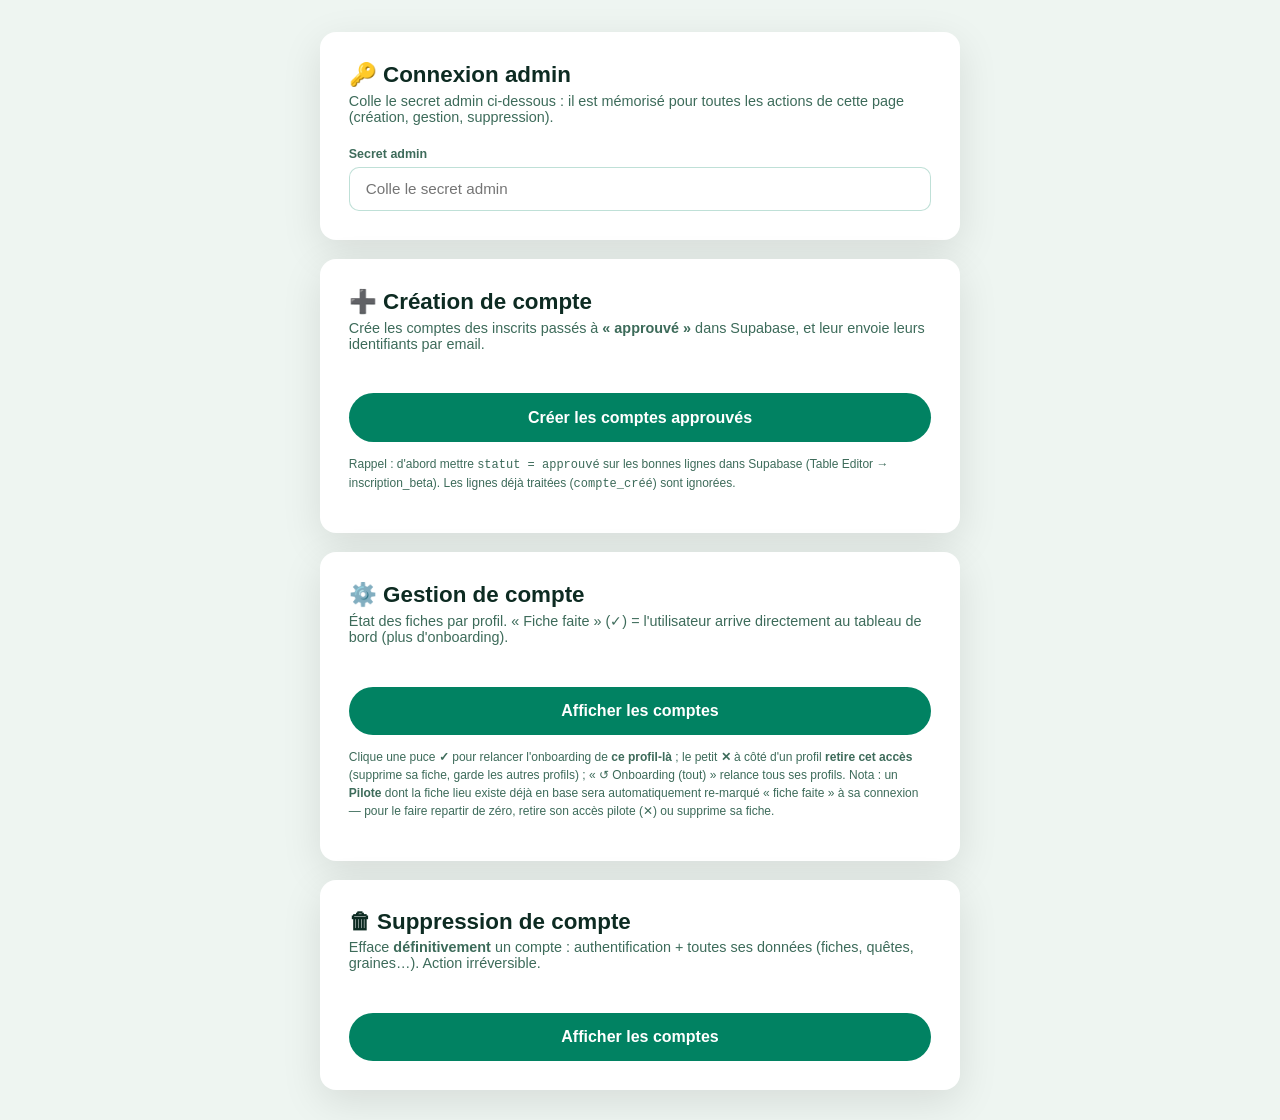
==== deva-proxy/admin-comptes.html @ 09e332ef "Admin : durcir les boutons des lignes (echappement des donnees dans onclick) Une apostrophe dans un " ====
<!doctype html>
<html lang="fr">
<head>
<meta charset="utf-8">
<meta name="viewport" content="width=device-width, initial-scale=1">
<meta name="robots" content="noindex,nofollow">
<title>EVAD — Création des comptes bêta</title>
<style>
  :root { --forest:#018262; --ink:#0d2b22; --moss:#3d6b5a; }
  * { box-sizing:border-box; }
  body { font-family:Arial,Helvetica,sans-serif; background:#eef5f1; color:var(--ink); margin:0; padding:2rem 1rem; }
  .card { max-width:640px; margin:0 auto; background:#fff; border-radius:16px; box-shadow:0 12px 40px rgba(0,0,0,.1); padding:1.8rem; }
  h1 { font-size:1.4rem; margin:0 0 .3rem; }
  p.sub { color:var(--moss); font-size:.9rem; margin:0 0 1.4rem; }
  label { display:block; font-size:.78rem; font-weight:700; color:var(--moss); margin:0 0 .35rem; }
  input { width:100%; padding:.8rem 1rem; border:1.5px solid rgba(1,130,98,.25); border-radius:10px; font-size:.95rem; outline:none; }
  input:focus { border-color:var(--forest); }
  button { margin-top:1.2rem; width:100%; padding:.95rem; border:none; border-radius:100px; background:var(--forest); color:#fff; font-size:1rem; font-weight:700; cursor:pointer; }
  button:disabled { opacity:.6; cursor:default; }
  .hint { font-size:.75rem; color:var(--moss); margin-top:.8rem; line-height:1.5; }
  #out { margin-top:1.4rem; font-size:.85rem; white-space:pre-wrap; background:#f2f8f5; border-radius:10px; padding:1rem; display:none; }
  .row { display:flex; gap:.5rem; align-items:center; padding:.35rem 0; border-bottom:1px solid rgba(0,0,0,.05); }
  .ok { color:#0a7a4b; } .ko { color:#a83232; }
</style>
</head>
<body>
  <!-- 1) Connexion admin -->
  <div class="card">
    <h1>🔑 Connexion admin</h1>
    <p class="sub">Colle le secret admin ci-dessous : il est mémorisé pour toutes les actions de cette page (création, gestion, suppression).</p>
    <label for="secret">Secret admin</label>
    <input id="secret" type="password" placeholder="Colle le secret admin" autocomplete="off">
  </div>

  <!-- 2) Création de compte -->
  <div class="card" style="margin-top:1.2rem">
    <h1>➕ Création de compte</h1>
    <p class="sub">Crée les comptes des inscrits passés à <b>« approuvé »</b> dans Supabase, et leur envoie leurs identifiants par email.</p>
    <button id="go" onclick="run()">Créer les comptes approuvés</button>
    <p class="hint">Rappel : d'abord mettre <code>statut = approuvé</code> sur les bonnes lignes dans Supabase (Table Editor → inscription_beta). Les lignes déjà traitées (<code>compte_créé</code>) sont ignorées.</p>
    <div id="out"></div>
  </div>

  <!-- 3) Gestion de compte -->
  <div class="card" style="margin-top:1.2rem">
    <h1>⚙️ Gestion de compte</h1>
    <p class="sub">État des fiches par profil. « Fiche faite » (✓) = l'utilisateur arrive directement au tableau de bord (plus d'onboarding).</p>
    <button id="load" onclick="loadUsers()">Afficher les comptes</button>
    <p class="hint">Clique une puce <b>✓</b> pour relancer l'onboarding de <b>ce profil-là</b> ; le petit <b>✕</b> à côté d'un profil <b>retire cet accès</b> (supprime sa fiche, garde les autres profils) ; « ↺ Onboarding (tout) » relance tous ses profils. Nota : un <b>Pilote</b> dont la fiche lieu existe déjà en base sera automatiquement re-marqué « fiche faite » à sa connexion — pour le faire repartir de zéro, retire son accès pilote (✕) ou supprime sa fiche.</p>
    <div id="users-out" style="margin-top:1rem;display:none"></div>
  </div>

  <!-- 4) Suppression de compte -->
  <div class="card" style="margin-top:1.2rem">
    <h1>🗑 Suppression de compte</h1>
    <p class="sub">Efface <b>définitivement</b> un compte : authentification + toutes ses données (fiches, quêtes, graines…). Action irréversible.</p>
    <button id="load-del" onclick="loadUsers()">Afficher les comptes</button>
    <div id="users-del-out" style="margin-top:1rem;display:none"></div>
  </div>

<script>
  const ENDPOINT = 'https://prototype-theta-mocha.vercel.app/api/create-accounts';
  const ADMIN_USERS_ENDPOINT = 'https://prototype-theta-mocha.vercel.app/api/admin-users';

  async function run() {
    const btn = document.getElementById('go');
    const out = document.getElementById('out');
    const secret = document.getElementById('secret').value.trim();
    if (!secret) { alert('Entre le secret admin.'); return; }

    btn.disabled = true; btn.textContent = 'Création en cours…';
    out.style.display = 'block'; out.textContent = 'Patiente…';

    try {
      const res = await fetch(ENDPOINT, {
        method: 'POST',
        headers: { 'Content-Type': 'application/json', 'x-admin-secret': secret },
        body: '{}',
      });
      const data = await res.json();
      if (!res.ok) {
        const http = data.http ? ' (HTTP ' + data.http + ')' : '';
        const det = data.detail ? '<div style="margin-top:.5rem;font-size:.75rem;color:#a83232">Détail : ' + (typeof data.detail === 'string' ? data.detail : JSON.stringify(data.detail)) + '</div>' : '';
        out.innerHTML = '<span class="ko">Erreur : ' + (data.error || res.status) + http + '</span>' + det;
      } else if (!data.results || data.results.length === 0) {
        out.innerHTML = 'Aucun inscrit « approuvé » à traiter. ✅';
      } else {
        let html = '<b>' + data.comptes_crees + ' compte(s) créé(s) sur ' + data.traite + ' traité(s).</b>';
        data.results.forEach(r => {
          const mail = r.ok ? (r.mailOk ? '· email envoyé ✉️' : '· email NON envoyé (' + (r.mailError||'?') + ')') : '';
          html += '<div class="row"><span class="' + (r.ok ? 'ok' : 'ko') + '">' + (r.ok ? '✓' : '✗') + '</span>'
                + '<span>' + (r.email || r.id) + '</span>'
                + '<span style="color:#3d6b5a;font-size:.78rem">' + (r.ok ? mail : (r.error||'')) + '</span></div>';
        });
        out.innerHTML = html;
      }
    } catch (e) {
      out.innerHTML = '<span class="ko">Erreur réseau : ' + e + '</span>';
    } finally {
      btn.disabled = false; btn.textContent = 'Créer les comptes approuvés';
    }
  }

  // ── Comptes & onboarding ──
  const ROLES = ['pilote', 'batisseur', 'semeur'];
  const ROLE_IC = { pilote: '🏡', batisseur: '🌿', semeur: '🌰' };
  // Comptes supprimés dans cette session : filtrés à l'affichage tant que la
  // liste d'auth (parfois en cache/latence) continue de les renvoyer.
  const _deletedIds = new Set();

  function adminSecret() {
    const s = document.getElementById('secret').value.trim();
    if (!s) alert('Entre le secret admin (champ en haut de la page).');
    return s;
  }

  const esc = (s) => String(s == null ? '' : s).replace(/&/g,'&amp;').replace(/</g,'&lt;').replace(/>/g,'&gt;');
  // Échappe une valeur destinée à une chaîne JS entre quotes simples, elle-même
  // dans un attribut onclick="…" entre quotes doubles. Sans ça, une apostrophe
  // (ex. email o'brien) coupe la chaîne et casse le bouton.
  const jsStr = (s) => String(s == null ? '' : s).replace(/\\/g,'\\\\').replace(/'/g,"\\'").replace(/"/g,'&quot;');
  const loginLbl = (u) => u.last_sign_in_at ? new Date(u.last_sign_in_at).toLocaleDateString('fr-FR') : 'jamais';
  const identite = (u) => '<b style="font-size:.85rem">' + esc(u.email) + '</b>'
    + '<div style="font-size:.72rem;color:#3d6b5a">' + (esc((u.prenom + ' ' + u.nom).trim()) || '&nbsp;') + ' · dernière connexion : ' + loginLbl(u) + '</div>';

  // Ligne « Gestion » : profils (↺ onboarding / ✕ retirer) + relance globale.
  function gestionRow(u) {
    const badges = (u.roles.length ? u.roles : ['?']).map(r => {
      const done = u.fiches_faites.indexOf(r) !== -1;
      const base = 'font-size:.72rem;padding:.1rem .45rem;border-radius:100px;margin-right:.25rem;white-space:nowrap;'
        + (done ? 'background:rgba(10,122,75,.12);color:#0a7a4b;border:1px solid rgba(10,122,75,.3)'
                : 'background:rgba(0,0,0,.05);color:#666;border:1px solid rgba(0,0,0,.12)');
      const label = (ROLE_IC[r] || '👤') + ' ' + r + ' ' + (done ? '✓' : '○');
      if (r === '?') return '<span style="' + base + '">' + label + '</span>';
      const puce = done
        ? '<button onclick="resetOnboarding(\'' + jsStr(u.id) + '\',\'' + jsStr(u.email) + '\',this,\'' + r + '\')" title="Relancer l\'onboarding du profil ' + r + '" style="cursor:pointer;width:auto;margin:0;' + base + '">' + label + ' ↺</button>'
        : '<span title="' + r + ' : verra l\'onboarding" style="' + base + '">' + label + '</span>';
      const removeBtn = '<button onclick="removeRole(\'' + jsStr(u.id) + '\',\'' + jsStr(u.email) + '\',\'' + r + '\',this)" title="Retirer l\'accès ' + r + '" style="cursor:pointer;width:auto;margin:0;padding:.1rem .35rem;border-radius:100px;font-size:.72rem;background:#fff;color:#b02a2a;border:1px solid rgba(176,42,42,.35)">✕</button>';
      return '<span style="display:inline-flex;align-items:center;gap:.15rem;margin-right:.35rem;white-space:nowrap">' + puce + removeBtn + '</span>';
    }).join('');
    const canReset = u.fiches_faites.length > 0;
    const btnStyle = 'margin:0;width:auto;padding:.35rem .7rem;font-size:.72rem;background:#fff;';
    const emailBtn = '<button onclick="changeEmail(\'' + jsStr(u.id) + '\',\'' + jsStr(u.email) + '\',this)" title="Changer l\'email de connexion" style="' + btnStyle + 'color:#2a5db0;border:1px solid rgba(42,93,176,.4)">✉️ Email</button>';
    const pwBtn = '<button onclick="resetPassword(\'' + jsStr(u.id) + '\',\'' + jsStr(u.email) + '\',this)" title="Générer un nouveau mot de passe" style="' + btnStyle + 'color:#7a4ba0;border:1px solid rgba(122,75,160,.4)">🔑 Mot de passe</button>';
    return '<div class="row" style="flex-wrap:wrap;align-items:center;gap:.35rem">'
      + '<div style="flex:1;min-width:180px">' + identite(u) + '</div>'
      + '<div>' + badges + '</div>'
      + emailBtn + pwBtn
      + (canReset
          ? '<button onclick="resetOnboarding(\'' + jsStr(u.id) + '\',\'' + jsStr(u.email) + '\',this)" style="' + btnStyle + 'color:#a06010;border:1px solid rgba(160,96,16,.4)">↺ Onboarding (tout)</button>'
          : '')
      + '</div>';
  }

  // Ligne « Suppression » : identité + bouton supprimer uniquement.
  function suppressionRow(u) {
    return '<div class="row" style="flex-wrap:wrap;align-items:center">'
      + '<div style="flex:1;min-width:180px">' + identite(u) + '</div>'
      + '<button onclick="deleteUser(\'' + jsStr(u.id) + '\',\'' + jsStr(u.email) + '\',this)" style="margin:0;width:auto;padding:.35rem .8rem;font-size:.72rem;background:#fff;color:#b02a2a;border:1px solid rgba(176,42,42,.4)">🗑 Supprimer</button>'
      + '</div>';
  }

  // Charge la liste et remplit LES DEUX sections (gestion + suppression).
  async function loadUsers() {
    const secret = adminSecret(); if (!secret) return;
    const gest = document.getElementById('users-out');
    const del = document.getElementById('users-del-out');
    const bg = document.getElementById('load'), bd = document.getElementById('load-del');
    [bg, bd].forEach(b => { if (b) { b.disabled = true; b.textContent = 'Chargement…'; } });
    gest.style.display = 'block'; gest.textContent = 'Patiente…';
    del.style.display = 'block'; del.textContent = 'Patiente…';
    try {
      const res = await fetch(ADMIN_USERS_ENDPOINT, {
        method: 'POST',
        headers: { 'Content-Type': 'application/json', 'x-admin-secret': secret },
        body: JSON.stringify({ action: 'list' }),
      });
      const data = await res.json();
      if (!res.ok) { const m = '<span class="ko">Erreur : ' + (data.error || res.status) + '</span>'; gest.innerHTML = m; del.innerHTML = m; return; }
      // Masque les comptes supprimés dans cette session (cache/latence auth).
      const liste = (data.users || []).filter(u => !_deletedIds.has(u.id));
      if (!liste.length) { gest.innerHTML = 'Aucun compte.'; del.innerHTML = 'Aucun compte.'; return; }
      const tete = '<b>' + liste.length + ' compte(s)</b>';
      gest.innerHTML = tete + liste.map(gestionRow).join('');
      del.innerHTML = tete + liste.map(suppressionRow).join('');
    } catch (e) {
      const m = '<span class="ko">Erreur réseau : ' + e + '</span>';
      gest.innerHTML = m; del.innerHTML = m;
    } finally {
      [bg, bd].forEach(b => { if (b) { b.disabled = false; b.textContent = 'Afficher les comptes'; } });
    }
  }

  async function changeEmail(userId, email, btn) {
    const secret = adminSecret(); if (!secret) return;
    const nouveau = prompt('Nouvel email de connexion pour « ' + email + ' » :', email);
    if (nouveau === null) return;
    const clean = nouveau.trim().toLowerCase();
    if (!clean || clean === email.toLowerCase()) return;
    if (!/^[^@\s]+@[^@\s]+\.[^@\s]+$/.test(clean)) { alert('Email invalide.'); return; }
    if (!confirm('Changer l\'email de connexion :\n' + email + '\n→ ' + clean + ' ?')) return;
    const label = btn.textContent; btn.disabled = true; btn.textContent = '…';
    try {
      const res = await fetch(ADMIN_USERS_ENDPOINT, {
        method: 'POST',
        headers: { 'Content-Type': 'application/json', 'x-admin-secret': secret },
        body: JSON.stringify({ action: 'update_email', user_id: userId, email: clean }),
      });
      const data = await res.json();
      if (!res.ok) {
        const det = data.detail ? '\n\nDétail : ' + JSON.stringify(data.detail) : '';
        alert('Changement impossible : ' + (data.error || res.status) + det);
        btn.disabled = false; btn.textContent = label; return;
      }
      alert('✅ Email mis à jour : ' + clean + '\nL\'utilisateur se connecte désormais avec cette adresse.');
      loadUsers();
    } catch (e) {
      alert('Erreur réseau : ' + e);
      btn.disabled = false; btn.textContent = label;
    }
  }

  async function resetPassword(userId, email, btn) {
    const secret = adminSecret(); if (!secret) return;
    if (!confirm('Générer un NOUVEAU mot de passe pour « ' + email + ' » ?\nL\'ancien ne fonctionnera plus. Le nouveau s\'affichera pour que tu le transmettes.')) return;
    const label = btn.textContent; btn.disabled = true; btn.textContent = '…';
    try {
      const res = await fetch(ADMIN_USERS_ENDPOINT, {
        method: 'POST',
        headers: { 'Content-Type': 'application/json', 'x-admin-secret': secret },
        body: JSON.stringify({ action: 'reset_password', user_id: userId }),
      });
      const data = await res.json();
      if (!res.ok) {
        const det = data.detail ? '\n\nDétail : ' + JSON.stringify(data.detail) : '';
        alert('Renouvellement impossible : ' + (data.error || res.status) + det);
        btn.disabled = false; btn.textContent = label; return;
      }
      // Affiche le nouveau mot de passe de façon persistante (à copier/transmettre).
      window.prompt('✅ Nouveau mot de passe pour « ' + email + ' »\n(copie-le et transmets-le à l\'utilisateur) :', data.password);
    } catch (e) {
      alert('Erreur réseau : ' + e);
    } finally {
      btn.disabled = false; btn.textContent = label;
    }
  }

  async function resetOnboarding(userId, email, btn, role) {
    const secret = adminSecret(); if (!secret) return;
    const cible = role ? 'du profil « ' + role + ' »' : 'de TOUS ses profils';
    if (!confirm('Relancer l\'onboarding ' + cible + ' pour « ' + email + ' » ?\nIl reverra la visite guidée et la création de fiche à sa prochaine connexion.')) return;
    const label = btn.textContent;
    btn.disabled = true; btn.textContent = '…';
    try {
      const payload = { action: 'reset_onboarding', user_id: userId };
      if (role) payload.role = role;
      const res = await fetch(ADMIN_USERS_ENDPOINT, {
        method: 'POST',
        headers: { 'Content-Type': 'application/json', 'x-admin-secret': secret },
        body: JSON.stringify(payload),
      });
      const data = await res.json();
      if (!res.ok) { alert('Erreur : ' + (data.error || res.status)); btn.disabled = false; btn.textContent = label; return; }
      loadUsers(); // recharge la liste (badges à jour)
    } catch (e) {
      alert('Erreur réseau : ' + e);
      btn.disabled = false; btn.textContent = label;
    }
  }

  async function removeRole(userId, email, role, btn) {
    const secret = adminSecret(); if (!secret) return;
    if (!confirm('Retirer l\'accès « ' + role + ' » de « ' + email + ' » ?\nSon profil ' + role + ' et ses données seront supprimés. Les autres profils du compte sont conservés.')) return;
    btn.disabled = true; btn.textContent = '…';
    try {
      const res = await fetch(ADMIN_USERS_ENDPOINT, {
        method: 'POST',
        headers: { 'Content-Type': 'application/json', 'x-admin-secret': secret },
        body: JSON.stringify({ action: 'remove_role', user_id: userId, role: role }),
      });
      const data = await res.json();
      if (!res.ok) { alert('Erreur : ' + (data.error || res.status)); btn.disabled = false; btn.textContent = '✕'; return; }
      loadUsers();
    } catch (e) {
      alert('Erreur réseau : ' + e);
      btn.disabled = false; btn.textContent = '✕';
    }
  }

  async function deleteUser(userId, email, btn) {
    const secret = adminSecret(); if (!secret) return;
    if (!confirm('SUPPRIMER définitivement le compte « ' + email + ' » ?\n\nCela efface son authentification ET ses fiches (pilote / bâtisseur / semeur) en base. Action IRRÉVERSIBLE.')) return;
    if (!confirm('Confirme une dernière fois : supprimer « ' + email + ' » ?')) return;
    btn.disabled = true; btn.textContent = '…';
    try {
      const res = await fetch(ADMIN_USERS_ENDPOINT, {
        method: 'POST',
        headers: { 'Content-Type': 'application/json', 'x-admin-secret': secret },
        body: JSON.stringify({ action: 'delete_user', user_id: userId }),
      });
      const data = await res.json();
      if (!res.ok) {
        // Affiche le détail (contrainte FK, code HTTP…) pour diagnostiquer.
        const det = data.detail ? '\n\nDétail : ' + JSON.stringify(data.detail) : '';
        alert('Suppression impossible : ' + (data.error || res.status) + det);
        console.error('delete_user', data);
        btn.disabled = false; btn.textContent = '🗑 Supprimer'; return;
      }
      // Mémorise l'id supprimé : il sera filtré à chaque rendu, même si la liste
      // d'auth le renvoie encore (cache/latence juste après la suppression).
      _deletedIds.add(userId);
      const row = btn.closest('.row'); if (row) row.remove();
      loadUsers();
    } catch (e) {
      alert('Erreur réseau : ' + e);
      btn.disabled = false; btn.textContent = '🗑 Supprimer';
    }
  }
</script>
</body>
</html>
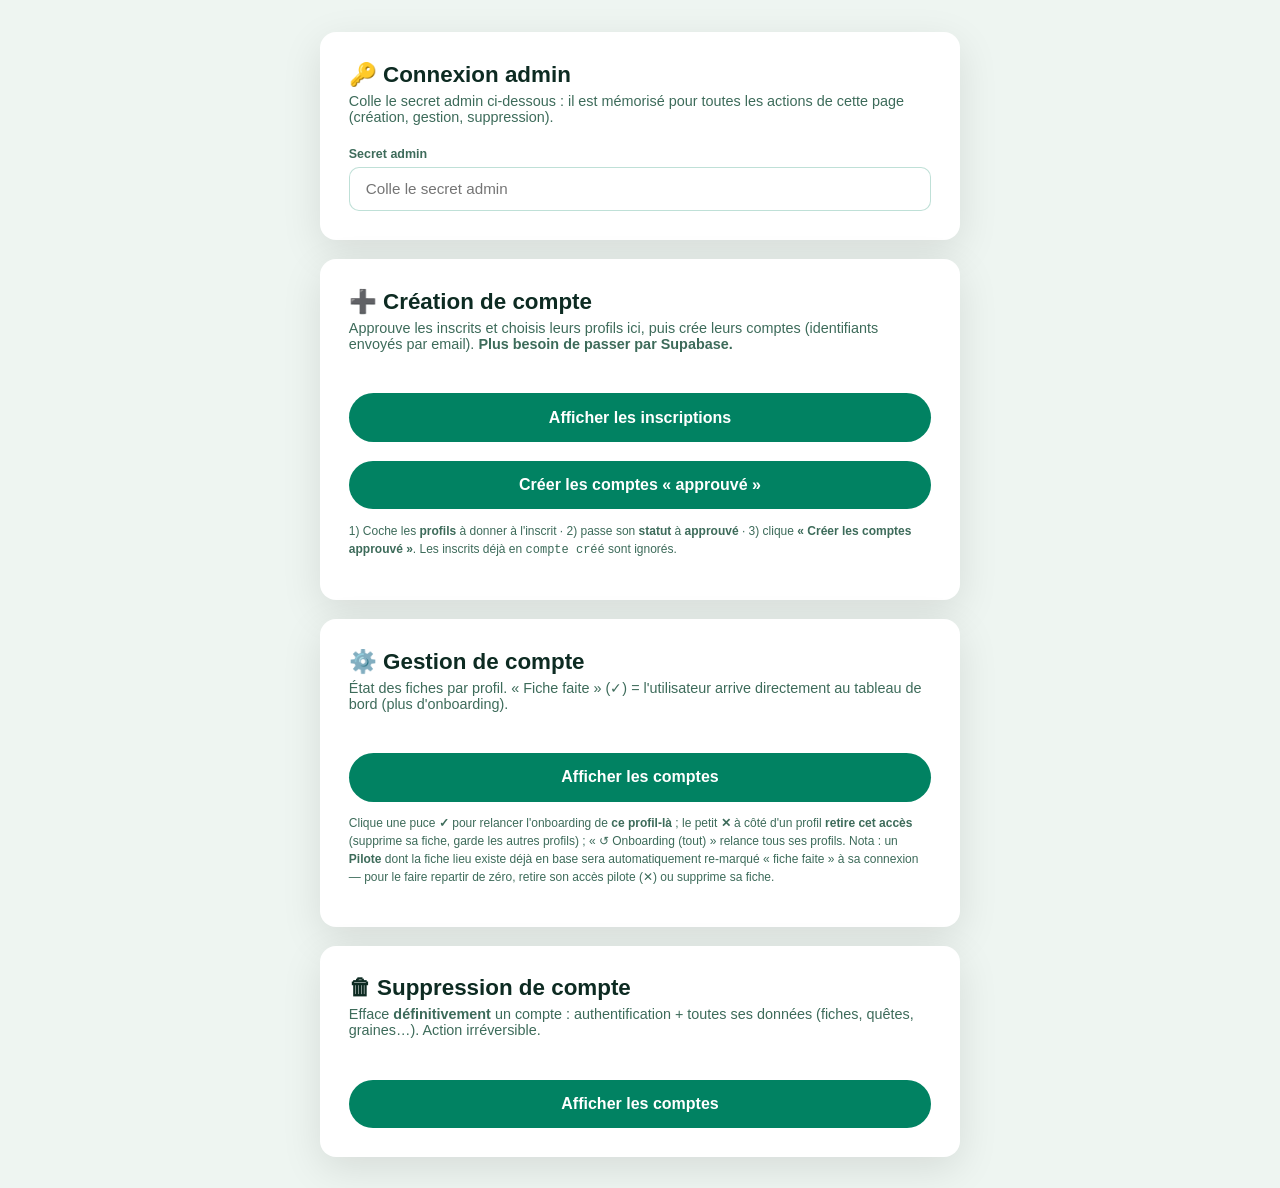
==== commit ea9b34b9: "Admin comptes : gerer statut + acces profils depuis la page (sans Supabase) - admin-users.js : actio" ====
--- a/deva-proxy/admin-comptes.html
+++ b/deva-proxy/admin-comptes.html
@@ -21,6 +21,17 @@
   #out { margin-top:1.4rem; font-size:.85rem; white-space:pre-wrap; background:#f2f8f5; border-radius:10px; padding:1rem; display:none; }
   .row { display:flex; gap:.5rem; align-items:center; padding:.35rem 0; border-bottom:1px solid rgba(0,0,0,.05); }
   .ok { color:#0a7a4b; } .ko { color:#a83232; }
+  /* Dialogues intégrés (les popups natifs peuvent être bloqués par le navigateur) */
+  .ui-ov { position:fixed; inset:0; background:rgba(13,43,34,.45); display:flex; align-items:center; justify-content:center; padding:1rem; z-index:9999; }
+  .ui-box { background:#fff; border-radius:14px; box-shadow:0 20px 60px rgba(0,0,0,.3); max-width:420px; width:100%; padding:1.3rem 1.4rem; }
+  .ui-title { font-weight:700; font-size:1.05rem; margin:0 0 .5rem; }
+  .ui-body { font-size:.9rem; line-height:1.5; color:#2b3d37; }
+  .ui-input { width:100%; margin-top:.9rem; padding:.7rem .9rem; border:1.5px solid rgba(1,130,98,.3); border-radius:9px; font-size:.9rem; }
+  .ui-reveal { margin-top:.8rem; padding:.7rem .9rem; background:#f2f8f5; border-radius:9px; font-family:monospace; font-size:1rem; font-weight:700; word-break:break-all; user-select:all; }
+  .ui-actions { display:flex; gap:.5rem; justify-content:flex-end; margin-top:1.2rem; flex-wrap:wrap; }
+  .ui-btn { margin:0; width:auto; padding:.55rem 1rem; border-radius:100px; font-size:.85rem; font-weight:700; cursor:pointer; background:#eef2f0; color:#334; border:1px solid rgba(0,0,0,.12); }
+  .ui-btn-primary { background:var(--forest); color:#fff; border-color:var(--forest); }
+  .ui-btn-danger { background:#b02a2a; color:#fff; border-color:#b02a2a; }
 </style>
 </head>
 <body>
@@ -35,9 +46,11 @@
   <!-- 2) Création de compte -->
   <div class="card" style="margin-top:1.2rem">
     <h1>➕ Création de compte</h1>
-    <p class="sub">Crée les comptes des inscrits passés à <b>« approuvé »</b> dans Supabase, et leur envoie leurs identifiants par email.</p>
-    <button id="go" onclick="run()">Créer les comptes approuvés</button>
-    <p class="hint">Rappel : d'abord mettre <code>statut = approuvé</code> sur les bonnes lignes dans Supabase (Table Editor → inscription_beta). Les lignes déjà traitées (<code>compte_créé</code>) sont ignorées.</p>
+    <p class="sub">Approuve les inscrits et choisis leurs profils ici, puis crée leurs comptes (identifiants envoyés par email). <b>Plus besoin de passer par Supabase.</b></p>
+    <button id="load-insc" onclick="loadInscriptions()">Afficher les inscriptions</button>
+    <div id="insc-out" style="margin-top:1rem;display:none"></div>
+    <button id="go" onclick="run()">Créer les comptes « approuvé »</button>
+    <p class="hint">1) Coche les <b>profils</b> à donner à l'inscrit · 2) passe son <b>statut</b> à <b>approuvé</b> · 3) clique <b>« Créer les comptes approuvé »</b>. Les inscrits déjà en <code>compte&nbsp;créé</code> sont ignorés.</p>
     <div id="out"></div>
   </div>
 
@@ -66,7 +79,7 @@
     const btn = document.getElementById('go');
     const out = document.getElementById('out');
     const secret = document.getElementById('secret').value.trim();
-    if (!secret) { alert('Entre le secret admin.'); return; }
+    if (!secret) { uiAlert('Entre le secret admin.'); return; }
 
     btn.disabled = true; btn.textContent = 'Création en cours…';
     out.style.display = 'block'; out.textContent = 'Patiente…';
@@ -97,7 +110,9 @@
     } catch (e) {
       out.innerHTML = '<span class="ko">Erreur réseau : ' + e + '</span>';
     } finally {
-      btn.disabled = false; btn.textContent = 'Créer les comptes approuvés';
+      btn.disabled = false; btn.textContent = 'Créer les comptes « approuvé »';
+      // Rafraîchit la liste des inscriptions (statuts passés à « compte créé »).
+      try { const b = document.getElementById('insc-out'); if (b && b.style.display !== 'none') loadInscriptions(); } catch (e2) {}
     }
   }
 
@@ -110,7 +125,7 @@
 
   function adminSecret() {
     const s = document.getElementById('secret').value.trim();
-    if (!s) alert('Entre le secret admin (champ en haut de la page).');
+    if (!s) uiAlert('Entre le secret admin (champ en haut de la page).');
     return s;
   }
 
@@ -119,9 +134,131 @@
   // dans un attribut onclick="…" entre quotes doubles. Sans ça, une apostrophe
   // (ex. email o'brien) coupe la chaîne et casse le bouton.
   const jsStr = (s) => String(s == null ? '' : s).replace(/\\/g,'\\\\').replace(/'/g,"\\'").replace(/"/g,'&quot;');
+
+  // ── Dialogues intégrés (remplacent confirm/prompt/alert, que le navigateur
+  //    peut bloquer via « empêcher cette page de créer des boîtes de dialogue »).
+  const nl2br = (s) => esc(s).replace(/\n/g, '<br>');
+  function uiModal(opt) {
+    return new Promise((resolve) => {
+      const ov = document.createElement('div'); ov.className = 'ui-ov';
+      const box = document.createElement('div'); box.className = 'ui-box';
+      let html = '';
+      if (opt.title) html += '<div class="ui-title">' + esc(opt.title) + '</div>';
+      if (opt.text) html += '<div class="ui-body">' + nl2br(opt.text) + '</div>';
+      if (opt.reveal != null) html += '<div class="ui-reveal">' + esc(opt.reveal) + '</div>';
+      if (opt.input) html += '<input class="ui-input" type="text">';
+      html += '<div class="ui-actions"></div>';
+      box.innerHTML = html;
+      const inputEl = box.querySelector('.ui-input');
+      if (inputEl && opt.input.value != null) inputEl.value = opt.input.value;
+      const actions = box.querySelector('.ui-actions');
+      function done(v) { document.removeEventListener('keydown', onKey); ov.remove(); resolve(v); }
+      (opt.buttons || []).forEach((b) => {
+        const btn = document.createElement('button');
+        btn.className = 'ui-btn' + (b.primary ? ' ui-btn-primary' : '') + (b.danger ? ' ui-btn-danger' : '');
+        btn.textContent = b.label;
+        btn.onclick = () => done(b.value !== undefined ? b.value : (inputEl ? inputEl.value : true));
+        actions.appendChild(btn);
+      });
+      function onKey(e) {
+        if (e.key === 'Escape') done(opt.input ? null : false);
+        else if (e.key === 'Enter' && inputEl) { const p = (opt.buttons || []).find(x => x.primary); done(p && p.value !== undefined ? p.value : inputEl.value); }
+      }
+      document.addEventListener('keydown', onKey);
+      ov.appendChild(box); ov.addEventListener('click', (e) => { if (e.target === ov) done(opt.input ? null : false); });
+      document.body.appendChild(ov);
+      if (inputEl) { inputEl.focus(); inputEl.select(); }
+    });
+  }
+  const uiAlert = (text, title) => uiModal({ title: title || 'Info', text, buttons: [{ label: 'OK', primary: true, value: true }] });
+  const uiConfirm = (text, title) => uiModal({ title: title || 'Confirmer', text, buttons: [{ label: 'Annuler', value: false }, { label: 'Confirmer', danger: true, value: true }] });
+  const uiPrompt = (text, def, title) => uiModal({ title: title || '', text, input: { value: def }, buttons: [{ label: 'Annuler', value: null }, { label: 'Valider', primary: true }] });
+  const uiReveal = (text, value) => uiModal({ title: '', text, reveal: value, buttons: [{ label: 'Copier', value: '__copy__' }, { label: 'Fermer', primary: true, value: true }] });
   const loginLbl = (u) => u.last_sign_in_at ? new Date(u.last_sign_in_at).toLocaleDateString('fr-FR') : 'jamais';
   const identite = (u) => '<b style="font-size:.85rem">' + esc(u.email) + '</b>'
     + '<div style="font-size:.72rem;color:#3d6b5a">' + (esc((u.prenom + ' ' + u.nom).trim()) || '&nbsp;') + ' · dernière connexion : ' + loginLbl(u) + '</div>';
+
+  // ── Inscriptions bêta : statut + accès profils, éditables sur la page ──
+  const INSC_STATUTS = [
+    { v: 'nouveau', l: '🆕 nouveau' },
+    { v: 'approuvé', l: '✅ approuvé' },
+    { v: 'compte_créé', l: '👤 compte créé' },
+  ];
+  const statutColor = (s) => s === 'compte_créé' ? '#0a7a4b' : (s === 'approuvé' ? '#a06010' : '#2a5db0');
+
+  function inscriptionRow(i) {
+    const roleBoxes = ROLES.map((r) => {
+      const checked = i['acces_' + r] ? 'checked' : '';
+      return '<label style="display:inline-flex;align-items:center;gap:.2rem;font-weight:600;font-size:.72rem;color:#334;margin:0 .35rem 0 0;white-space:nowrap;cursor:pointer">'
+        + '<input type="checkbox" ' + checked + ' onchange="setAcces(\'' + jsStr(i.id) + '\',\'' + r + '\',this.checked,this)" style="width:auto;margin:0;cursor:pointer"> '
+        + (ROLE_IC[r] || '👤') + ' ' + r + '</label>';
+    }).join('');
+    const opts = INSC_STATUTS.map((s) => '<option value="' + esc(s.v) + '"' + (i.statut === s.v ? ' selected' : '') + '>' + esc(s.l) + '</option>').join('');
+    const sel = '<select onchange="setStatut(\'' + jsStr(i.id) + '\',this.value,this)" style="width:auto;margin:0;padding:.32rem .5rem;border-radius:8px;border:1.5px solid rgba(1,130,98,.3);font-size:.78rem;font-weight:700;cursor:pointer;color:' + statutColor(i.statut) + '">' + opts + '</select>';
+    return '<div class="row" style="flex-wrap:wrap;align-items:center;gap:.45rem">'
+      + '<div style="flex:1;min-width:170px"><b style="font-size:.85rem">' + esc(i.email) + '</b>'
+      + '<div style="font-size:.72rem;color:#3d6b5a">' + (esc((i.prenom + ' ' + i.nom).trim()) || '&nbsp;') + (i.role_label ? ' · ' + esc(i.role_label) : '') + '</div></div>'
+      + '<div style="display:flex;flex-wrap:wrap;align-items:center">' + roleBoxes + '</div>'
+      + sel
+      + '</div>';
+  }
+
+  async function loadInscriptions() {
+    const secret = adminSecret(); if (!secret) return;
+    const box = document.getElementById('insc-out');
+    const btn = document.getElementById('load-insc');
+    btn.disabled = true; btn.textContent = 'Chargement…';
+    box.style.display = 'block'; box.textContent = 'Patiente…';
+    try {
+      const res = await fetch(ADMIN_USERS_ENDPOINT, {
+        method: 'POST',
+        headers: { 'Content-Type': 'application/json', 'x-admin-secret': secret },
+        body: JSON.stringify({ action: 'list_inscriptions' }),
+      });
+      const data = await res.json();
+      if (!res.ok) { box.innerHTML = '<span class="ko">Erreur : ' + (data.error || res.status) + '</span>'; return; }
+      const list = data.inscriptions || [];
+      if (!list.length) { box.innerHTML = 'Aucune inscription.'; return; }
+      const nbApprouve = list.filter((i) => i.statut === 'approuvé').length;
+      box.innerHTML = '<b>' + list.length + ' inscription(s)</b>'
+        + (nbApprouve ? ' · <span style="color:#a06010">' + nbApprouve + ' à créer</span>' : '')
+        + list.map(inscriptionRow).join('');
+    } catch (e) {
+      box.innerHTML = '<span class="ko">Erreur réseau : ' + e + '</span>';
+    } finally {
+      btn.disabled = false; btn.textContent = 'Afficher les inscriptions';
+    }
+  }
+
+  async function updateInscription(id, patch) {
+    const secret = adminSecret(); if (!secret) return { ok: false };
+    try {
+      const res = await fetch(ADMIN_USERS_ENDPOINT, {
+        method: 'POST',
+        headers: { 'Content-Type': 'application/json', 'x-admin-secret': secret },
+        body: JSON.stringify(Object.assign({ action: 'update_inscription', id: id }, patch)),
+      });
+      const data = await res.json();
+      if (!res.ok) { await uiAlert('Mise à jour impossible : ' + (data.error || res.status)); return { ok: false }; }
+      return { ok: true, data: data };
+    } catch (e) { await uiAlert('Erreur réseau : ' + e); return { ok: false }; }
+  }
+
+  async function setStatut(id, statut, el) {
+    el.disabled = true;
+    const r = await updateInscription(id, { statut: statut });
+    el.disabled = false;
+    if (r.ok) { el.style.color = statutColor(statut); }
+    else { loadInscriptions(); }
+  }
+
+  async function setAcces(id, role, checked, el) {
+    el.disabled = true;
+    const patch = {}; patch['acces_' + role] = checked;
+    const r = await updateInscription(id, patch);
+    el.disabled = false;
+    if (!r.ok) { el.checked = !checked; }
+  }
 
   // Ligne « Gestion » : profils (↺ onboarding / ✕ retirer) + relance globale.
   function gestionRow(u) {
@@ -193,12 +330,12 @@
 
   async function changeEmail(userId, email, btn) {
     const secret = adminSecret(); if (!secret) return;
-    const nouveau = prompt('Nouvel email de connexion pour « ' + email + ' » :', email);
+    const nouveau = await uiPrompt('Nouvel email de connexion pour « ' + email + ' » :', email);
     if (nouveau === null) return;
     const clean = nouveau.trim().toLowerCase();
     if (!clean || clean === email.toLowerCase()) return;
-    if (!/^[^@\s]+@[^@\s]+\.[^@\s]+$/.test(clean)) { alert('Email invalide.'); return; }
-    if (!confirm('Changer l\'email de connexion :\n' + email + '\n→ ' + clean + ' ?')) return;
+    if (!/^[^@\s]+@[^@\s]+\.[^@\s]+$/.test(clean)) { await uiAlert('Email invalide.'); return; }
+    if (!(await uiConfirm('Changer l\'email de connexion :\n' + email + '\n→ ' + clean + ' ?'))) return;
     const label = btn.textContent; btn.disabled = true; btn.textContent = '…';
     try {
       const res = await fetch(ADMIN_USERS_ENDPOINT, {
@@ -209,20 +346,20 @@
       const data = await res.json();
       if (!res.ok) {
         const det = data.detail ? '\n\nDétail : ' + JSON.stringify(data.detail) : '';
-        alert('Changement impossible : ' + (data.error || res.status) + det);
+        await uiAlert('Changement impossible : ' + (data.error || res.status) + det);
         btn.disabled = false; btn.textContent = label; return;
       }
-      alert('✅ Email mis à jour : ' + clean + '\nL\'utilisateur se connecte désormais avec cette adresse.');
+      await uiAlert('✅ Email mis à jour : ' + clean + '\nL\'utilisateur se connecte désormais avec cette adresse.');
       loadUsers();
     } catch (e) {
-      alert('Erreur réseau : ' + e);
+      await uiAlert('Erreur réseau : ' + e);
       btn.disabled = false; btn.textContent = label;
     }
   }
 
   async function resetPassword(userId, email, btn) {
     const secret = adminSecret(); if (!secret) return;
-    if (!confirm('Générer un NOUVEAU mot de passe pour « ' + email + ' » ?\nL\'ancien ne fonctionnera plus. Le nouveau s\'affichera pour que tu le transmettes.')) return;
+    if (!(await uiConfirm('Générer un NOUVEAU mot de passe pour « ' + email + ' » ?\nL\'ancien ne fonctionnera plus. Le nouveau s\'affichera pour que tu le transmettes.'))) return;
     const label = btn.textContent; btn.disabled = true; btn.textContent = '…';
     try {
       const res = await fetch(ADMIN_USERS_ENDPOINT, {
@@ -233,13 +370,18 @@
       const data = await res.json();
       if (!res.ok) {
         const det = data.detail ? '\n\nDétail : ' + JSON.stringify(data.detail) : '';
-        alert('Renouvellement impossible : ' + (data.error || res.status) + det);
+        await uiAlert('Renouvellement impossible : ' + (data.error || res.status) + det);
         btn.disabled = false; btn.textContent = label; return;
       }
-      // Affiche le nouveau mot de passe de façon persistante (à copier/transmettre).
-      window.prompt('✅ Nouveau mot de passe pour « ' + email + ' »\n(copie-le et transmets-le à l\'utilisateur) :', data.password);
-    } catch (e) {
-      alert('Erreur réseau : ' + e);
+      // Affiche le nouveau mot de passe (à copier/transmettre). Le bouton
+      // « Copier » le met dans le presse-papier ; la modale reste ouverte.
+      let r;
+      do {
+        r = await uiReveal('✅ Nouveau mot de passe pour « ' + email + ' »\n(copie-le et transmets-le à l\'utilisateur) :', data.password);
+        if (r === '__copy__') { try { await navigator.clipboard.writeText(data.password); } catch (e) {} }
+      } while (r === '__copy__');
+    } catch (e) {
+      await uiAlert('Erreur réseau : ' + e);
     } finally {
       btn.disabled = false; btn.textContent = label;
     }
@@ -248,7 +390,7 @@
   async function resetOnboarding(userId, email, btn, role) {
     const secret = adminSecret(); if (!secret) return;
     const cible = role ? 'du profil « ' + role + ' »' : 'de TOUS ses profils';
-    if (!confirm('Relancer l\'onboarding ' + cible + ' pour « ' + email + ' » ?\nIl reverra la visite guidée et la création de fiche à sa prochaine connexion.')) return;
+    if (!(await uiConfirm('Relancer l\'onboarding ' + cible + ' pour « ' + email + ' » ?\nIl reverra la visite guidée et la création de fiche à sa prochaine connexion.'))) return;
     const label = btn.textContent;
     btn.disabled = true; btn.textContent = '…';
     try {
@@ -260,17 +402,17 @@
         body: JSON.stringify(payload),
       });
       const data = await res.json();
-      if (!res.ok) { alert('Erreur : ' + (data.error || res.status)); btn.disabled = false; btn.textContent = label; return; }
+      if (!res.ok) { await uiAlert('Erreur : ' + (data.error || res.status)); btn.disabled = false; btn.textContent = label; return; }
       loadUsers(); // recharge la liste (badges à jour)
     } catch (e) {
-      alert('Erreur réseau : ' + e);
+      await uiAlert('Erreur réseau : ' + e);
       btn.disabled = false; btn.textContent = label;
     }
   }
 
   async function removeRole(userId, email, role, btn) {
     const secret = adminSecret(); if (!secret) return;
-    if (!confirm('Retirer l\'accès « ' + role + ' » de « ' + email + ' » ?\nSon profil ' + role + ' et ses données seront supprimés. Les autres profils du compte sont conservés.')) return;
+    if (!(await uiConfirm('Retirer l\'accès « ' + role + ' » de « ' + email + ' » ?\nSon profil ' + role + ' et ses données seront supprimés. Les autres profils du compte sont conservés.'))) return;
     btn.disabled = true; btn.textContent = '…';
     try {
       const res = await fetch(ADMIN_USERS_ENDPOINT, {
@@ -279,18 +421,18 @@
         body: JSON.stringify({ action: 'remove_role', user_id: userId, role: role }),
       });
       const data = await res.json();
-      if (!res.ok) { alert('Erreur : ' + (data.error || res.status)); btn.disabled = false; btn.textContent = '✕'; return; }
+      if (!res.ok) { await uiAlert('Erreur : ' + (data.error || res.status)); btn.disabled = false; btn.textContent = '✕'; return; }
       loadUsers();
     } catch (e) {
-      alert('Erreur réseau : ' + e);
+      await uiAlert('Erreur réseau : ' + e);
       btn.disabled = false; btn.textContent = '✕';
     }
   }
 
   async function deleteUser(userId, email, btn) {
     const secret = adminSecret(); if (!secret) return;
-    if (!confirm('SUPPRIMER définitivement le compte « ' + email + ' » ?\n\nCela efface son authentification ET ses fiches (pilote / bâtisseur / semeur) en base. Action IRRÉVERSIBLE.')) return;
-    if (!confirm('Confirme une dernière fois : supprimer « ' + email + ' » ?')) return;
+    if (!(await uiConfirm('SUPPRIMER définitivement le compte « ' + email + ' » ?\n\nCela efface son authentification ET ses fiches (pilote / bâtisseur / semeur) en base. Action IRRÉVERSIBLE.'))) return;
+    if (!(await uiConfirm('Confirme une dernière fois : supprimer « ' + email + ' » ?'))) return;
     btn.disabled = true; btn.textContent = '…';
     try {
       const res = await fetch(ADMIN_USERS_ENDPOINT, {
@@ -302,7 +444,7 @@
       if (!res.ok) {
         // Affiche le détail (contrainte FK, code HTTP…) pour diagnostiquer.
         const det = data.detail ? '\n\nDétail : ' + JSON.stringify(data.detail) : '';
-        alert('Suppression impossible : ' + (data.error || res.status) + det);
+        await uiAlert('Suppression impossible : ' + (data.error || res.status) + det);
         console.error('delete_user', data);
         btn.disabled = false; btn.textContent = '🗑 Supprimer'; return;
       }
@@ -312,7 +454,7 @@
       const row = btn.closest('.row'); if (row) row.remove();
       loadUsers();
     } catch (e) {
-      alert('Erreur réseau : ' + e);
+      await uiAlert('Erreur réseau : ' + e);
       btn.disabled = false; btn.textContent = '🗑 Supprimer';
     }
   }
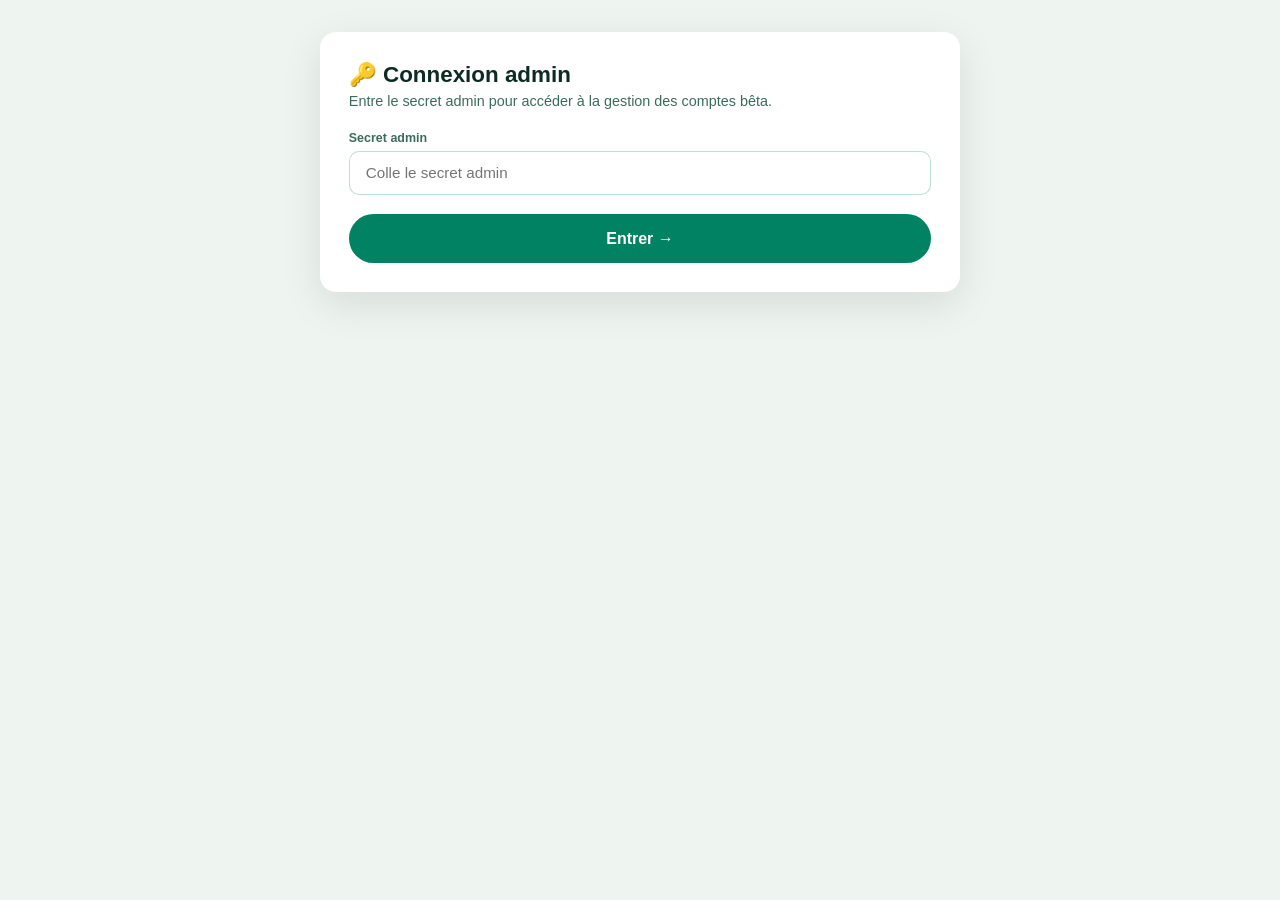
==== commit b3c71452: "Admin comptes : connexion en 2 temps + inscriptions filtrables - Page 1 mot de passe (secret valide " ====
--- a/deva-proxy/admin-comptes.html
+++ b/deva-proxy/admin-comptes.html
@@ -35,45 +35,102 @@
 </style>
 </head>
 <body>
-  <!-- 1) Connexion admin -->
-  <div class="card">
-    <h1>🔑 Connexion admin</h1>
-    <p class="sub">Colle le secret admin ci-dessous : il est mémorisé pour toutes les actions de cette page (création, gestion, suppression).</p>
-    <label for="secret">Secret admin</label>
-    <input id="secret" type="password" placeholder="Colle le secret admin" autocomplete="off">
+  <!-- ═══ VUE 1 : connexion admin ═══ -->
+  <div id="login-view">
+    <div class="card">
+      <h1>🔑 Connexion admin</h1>
+      <p class="sub">Entre le secret admin pour accéder à la gestion des comptes bêta.</p>
+      <label for="secret">Secret admin</label>
+      <input id="secret" type="password" placeholder="Colle le secret admin" autocomplete="off" onkeydown="if(event.key==='Enter')enterAdmin()">
+      <div id="login-err" class="ko" style="display:none;font-size:.82rem;margin-top:.6rem"></div>
+      <button id="enter-btn" onclick="enterAdmin()">Entrer →</button>
+    </div>
   </div>
 
-  <!-- 2) Création de compte -->
-  <div class="card" style="margin-top:1.2rem">
-    <h1>➕ Création de compte</h1>
-    <p class="sub">Approuve les inscrits et choisis leurs profils ici, puis crée leurs comptes (identifiants envoyés par email). <b>Plus besoin de passer par Supabase.</b></p>
-    <button id="load-insc" onclick="loadInscriptions()">Afficher les inscriptions</button>
-    <div id="insc-out" style="margin-top:1rem;display:none"></div>
-    <button id="go" onclick="run()">Créer les comptes « approuvé »</button>
-    <p class="hint">1) Coche les <b>profils</b> à donner à l'inscrit · 2) passe son <b>statut</b> à <b>approuvé</b> · 3) clique <b>« Créer les comptes approuvé »</b>. Les inscrits déjà en <code>compte&nbsp;créé</code> sont ignorés.</p>
-    <div id="out"></div>
-  </div>
-
-  <!-- 3) Gestion de compte -->
-  <div class="card" style="margin-top:1.2rem">
-    <h1>⚙️ Gestion de compte</h1>
-    <p class="sub">État des fiches par profil. « Fiche faite » (✓) = l'utilisateur arrive directement au tableau de bord (plus d'onboarding).</p>
-    <button id="load" onclick="loadUsers()">Afficher les comptes</button>
-    <p class="hint">Clique une puce <b>✓</b> pour relancer l'onboarding de <b>ce profil-là</b> ; le petit <b>✕</b> à côté d'un profil <b>retire cet accès</b> (supprime sa fiche, garde les autres profils) ; « ↺ Onboarding (tout) » relance tous ses profils. Nota : un <b>Pilote</b> dont la fiche lieu existe déjà en base sera automatiquement re-marqué « fiche faite » à sa connexion — pour le faire repartir de zéro, retire son accès pilote (✕) ou supprime sa fiche.</p>
-    <div id="users-out" style="margin-top:1rem;display:none"></div>
-  </div>
-
-  <!-- 4) Suppression de compte -->
-  <div class="card" style="margin-top:1.2rem">
-    <h1>🗑 Suppression de compte</h1>
-    <p class="sub">Efface <b>définitivement</b> un compte : authentification + toutes ses données (fiches, quêtes, graines…). Action irréversible.</p>
-    <button id="load-del" onclick="loadUsers()">Afficher les comptes</button>
-    <div id="users-del-out" style="margin-top:1rem;display:none"></div>
+  <!-- ═══ VUE 2 : panneau admin (après connexion) ═══ -->
+  <div id="panel-view" style="display:none">
+    <div style="max-width:640px;margin:0 auto 1rem;display:flex;align-items:center;justify-content:space-between;gap:.6rem">
+      <div style="font-weight:800;color:var(--forest);font-size:1.05rem">🌱 Espace admin EVAD</div>
+      <button onclick="lockAdmin()" style="width:auto;margin:0;padding:.45rem 1rem;background:#fff;color:var(--moss);border:1px solid rgba(0,0,0,.15);font-size:.82rem;font-weight:700">🔒 Verrouiller</button>
+    </div>
+
+    <!-- Lecture des inscriptions -->
+    <div class="card">
+      <h1>📋 Inscriptions</h1>
+      <p class="sub">Choisis les <b>profils</b> à ouvrir et passe le statut de <b>nouveau</b> à <b>à créer</b>, puis crée les comptes (identifiants envoyés par email). <b>Sans passer par Supabase.</b></p>
+      <div style="display:flex;flex-wrap:wrap;gap:.5rem;align-items:center;margin-bottom:.7rem">
+        <div id="insc-filters" style="display:flex;flex-wrap:wrap;gap:.35rem"></div>
+        <input id="insc-search" type="text" placeholder="🔍 email ou nom" oninput="renderInscriptions()" style="flex:1;min-width:150px;width:auto;margin:0;padding:.5rem .8rem;font-size:.85rem">
+      </div>
+      <button id="load-insc" onclick="loadInscriptions()">↻ Actualiser les inscriptions</button>
+      <div id="insc-out" style="margin-top:1rem;display:none"></div>
+      <button id="go" onclick="run()">✅ Créer les comptes « à créer »</button>
+      <p class="hint">Un inscrit « à créer » reçoit son compte + un email d'identifiants. Ceux déjà en <code>créé</code> sont ignorés.</p>
+      <div id="out"></div>
+    </div>
+
+    <!-- Gestion de compte -->
+    <div class="card" style="margin-top:1.2rem">
+      <h1>⚙️ Gestion de compte</h1>
+      <p class="sub">État des fiches par profil. « Fiche faite » (✓) = l'utilisateur arrive directement au tableau de bord (plus d'onboarding).</p>
+      <button id="load" onclick="loadUsers()">Afficher les comptes</button>
+      <p class="hint">Clique une puce <b>✓</b> pour relancer l'onboarding de <b>ce profil-là</b> ; le petit <b>✕</b> à côté d'un profil <b>retire cet accès</b> (supprime sa fiche, garde les autres profils) ; « ↺ Onboarding (tout) » relance tous ses profils. Nota : un <b>Pilote</b> dont la fiche lieu existe déjà en base sera automatiquement re-marqué « fiche faite » à sa connexion — pour le faire repartir de zéro, retire son accès pilote (✕) ou supprime sa fiche.</p>
+      <div id="users-out" style="margin-top:1rem;display:none"></div>
+    </div>
+
+    <!-- Suppression de compte -->
+    <div class="card" style="margin-top:1.2rem">
+      <h1>🗑 Suppression de compte</h1>
+      <p class="sub">Efface <b>définitivement</b> un compte : authentification + toutes ses données (fiches, quêtes, graines…). Action irréversible.</p>
+      <button id="load-del" onclick="loadUsers()">Afficher les comptes</button>
+      <div id="users-del-out" style="margin-top:1rem;display:none"></div>
+    </div>
   </div>
 
 <script>
   const ENDPOINT = 'https://prototype-theta-mocha.vercel.app/api/create-accounts';
   const ADMIN_USERS_ENDPOINT = 'https://prototype-theta-mocha.vercel.app/api/admin-users';
+
+  // ── Connexion en deux temps : page mot de passe → panneau admin ──
+  // On valide le secret par un appel réel (list_inscriptions) avant d'ouvrir le
+  // panneau ; en cas de secret incorrect, l'API répond 401.
+  async function enterAdmin() {
+    const secret = document.getElementById('secret').value.trim();
+    const err = document.getElementById('login-err');
+    const btn = document.getElementById('enter-btn');
+    if (!secret) { err.textContent = 'Entre le secret admin.'; err.style.display = 'block'; return; }
+    err.style.display = 'none';
+    btn.disabled = true; btn.textContent = 'Vérification…';
+    try {
+      const res = await fetch(ADMIN_USERS_ENDPOINT, {
+        method: 'POST',
+        headers: { 'Content-Type': 'application/json', 'x-admin-secret': secret },
+        body: JSON.stringify({ action: 'list_inscriptions' }),
+      });
+      if (res.status === 401) { err.textContent = 'Secret incorrect.'; err.style.display = 'block'; return; }
+      const data = await res.json().catch(() => ({}));
+      if (!res.ok) { err.textContent = 'Erreur : ' + (data.error || res.status); err.style.display = 'block'; return; }
+      _inscriptions = data.inscriptions || [];
+      document.getElementById('login-view').style.display = 'none';
+      document.getElementById('panel-view').style.display = 'block';
+      renderInscFilters();
+      renderInscriptions();
+    } catch (e) {
+      err.textContent = 'Erreur réseau : ' + e; err.style.display = 'block';
+    } finally {
+      btn.disabled = false; btn.textContent = 'Entrer →';
+    }
+  }
+
+  function lockAdmin() {
+    document.getElementById('panel-view').style.display = 'none';
+    document.getElementById('login-view').style.display = 'block';
+    const s = document.getElementById('secret'); if (s) { s.value = ''; s.focus(); }
+    _inscriptions = [];
+    ['insc-out', 'users-out', 'users-del-out', 'out'].forEach((id) => {
+      const e = document.getElementById(id); if (e) { e.innerHTML = ''; e.style.display = 'none'; }
+    });
+  }
 
   async function run() {
     const btn = document.getElementById('go');
@@ -110,8 +167,8 @@
     } catch (e) {
       out.innerHTML = '<span class="ko">Erreur réseau : ' + e + '</span>';
     } finally {
-      btn.disabled = false; btn.textContent = 'Créer les comptes « approuvé »';
-      // Rafraîchit la liste des inscriptions (statuts passés à « compte créé »).
+      btn.disabled = false; btn.textContent = '✅ Créer les comptes « à créer »';
+      // Rafraîchit la liste des inscriptions (statuts passés à « créé »).
       try { const b = document.getElementById('insc-out'); if (b && b.style.display !== 'none') loadInscriptions(); } catch (e2) {}
     }
   }
@@ -178,13 +235,50 @@
   const identite = (u) => '<b style="font-size:.85rem">' + esc(u.email) + '</b>'
     + '<div style="font-size:.72rem;color:#3d6b5a">' + (esc((u.prenom + ' ' + u.nom).trim()) || '&nbsp;') + ' · dernière connexion : ' + loginLbl(u) + '</div>';
 
-  // ── Inscriptions bêta : statut + accès profils, éditables sur la page ──
+  // ── Inscriptions bêta : lecture filtrable + statut/accès éditables ──
+  // Statuts (valeur en base → libellé UI) : nouveau → à créer → créé.
   const INSC_STATUTS = [
     { v: 'nouveau', l: '🆕 nouveau' },
-    { v: 'approuvé', l: '✅ approuvé' },
-    { v: 'compte_créé', l: '👤 compte créé' },
+    { v: 'approuvé', l: '✅ à créer' },
+    { v: 'compte_créé', l: '👤 créé' },
   ];
   const statutColor = (s) => s === 'compte_créé' ? '#0a7a4b' : (s === 'approuvé' ? '#a06010' : '#2a5db0');
+
+  let _inscriptions = [];
+  let _inscFilter = 'tous';
+
+  // Barre de filtres par statut (avec compteurs).
+  function renderInscFilters() {
+    const box = document.getElementById('insc-filters'); if (!box) return;
+    const counts = { tous: _inscriptions.length };
+    INSC_STATUTS.forEach((s) => { counts[s.v] = _inscriptions.filter((i) => i.statut === s.v).length; });
+    const chips = [{ v: 'tous', l: 'Tous' }].concat(INSC_STATUTS);
+    box.innerHTML = chips.map((c) => {
+      const on = _inscFilter === c.v;
+      const style = 'width:auto;margin:0;padding:.4rem .8rem;font-size:.78rem;font-weight:700;border-radius:100px;cursor:pointer;'
+        + (on ? 'background:var(--forest);color:#fff;border:1px solid var(--forest)'
+              : 'background:#fff;color:var(--moss);border:1px solid rgba(1,130,98,.3)');
+      return '<button onclick="setInscFilter(\'' + c.v + '\')" style="' + style + '">' + esc(c.l) + ' (' + (counts[c.v] || 0) + ')</button>';
+    }).join('');
+  }
+  function setInscFilter(f) { _inscFilter = f; renderInscFilters(); renderInscriptions(); }
+
+  // Applique filtre + recherche, puis rend la liste.
+  function renderInscriptions() {
+    const box = document.getElementById('insc-out'); if (!box) return;
+    box.style.display = 'block';
+    if (!_inscriptions.length) { box.innerHTML = 'Aucune inscription.'; return; }
+    const q = (document.getElementById('insc-search').value || '').trim().toLowerCase();
+    let list = _inscriptions;
+    if (_inscFilter !== 'tous') list = list.filter((i) => i.statut === _inscFilter);
+    if (q) list = list.filter((i) => ((i.email || '') + ' ' + (i.prenom || '') + ' ' + (i.nom || '')).toLowerCase().indexOf(q) !== -1);
+    const aCreer = _inscriptions.filter((i) => i.statut === 'approuvé').length;
+    const tete = '<div style="font-size:.82rem;color:#3d6b5a;margin-bottom:.4rem"><b>' + list.length + '</b> affichée(s)'
+      + (aCreer ? ' · <span style="color:#a06010"><b>' + aCreer + '</b> à créer</span>' : '') + '</div>';
+    box.innerHTML = tete + (list.length
+      ? list.map(inscriptionRow).join('')
+      : '<div style="color:#3d6b5a;font-size:.85rem;padding:.6rem 0">Aucun inscrit dans ce filtre.</div>');
+  }
 
   function inscriptionRow(i) {
     const roleBoxes = ROLES.map((r) => {
@@ -217,16 +311,13 @@
       });
       const data = await res.json();
       if (!res.ok) { box.innerHTML = '<span class="ko">Erreur : ' + (data.error || res.status) + '</span>'; return; }
-      const list = data.inscriptions || [];
-      if (!list.length) { box.innerHTML = 'Aucune inscription.'; return; }
-      const nbApprouve = list.filter((i) => i.statut === 'approuvé').length;
-      box.innerHTML = '<b>' + list.length + ' inscription(s)</b>'
-        + (nbApprouve ? ' · <span style="color:#a06010">' + nbApprouve + ' à créer</span>' : '')
-        + list.map(inscriptionRow).join('');
+      _inscriptions = data.inscriptions || [];
+      renderInscFilters();
+      renderInscriptions();
     } catch (e) {
       box.innerHTML = '<span class="ko">Erreur réseau : ' + e + '</span>';
     } finally {
-      btn.disabled = false; btn.textContent = 'Afficher les inscriptions';
+      btn.disabled = false; btn.textContent = '↻ Actualiser les inscriptions';
     }
   }
 
@@ -248,8 +339,11 @@
     el.disabled = true;
     const r = await updateInscription(id, { statut: statut });
     el.disabled = false;
-    if (r.ok) { el.style.color = statutColor(statut); }
-    else { loadInscriptions(); }
+    if (r.ok) {
+      const it = _inscriptions.find((x) => String(x.id) === String(id)); if (it) it.statut = statut;
+      renderInscFilters();
+      renderInscriptions();   // met à jour compteurs + tri/filtre
+    } else { loadInscriptions(); }
   }
 
   async function setAcces(id, role, checked, el) {
@@ -257,7 +351,9 @@
     const patch = {}; patch['acces_' + role] = checked;
     const r = await updateInscription(id, patch);
     el.disabled = false;
-    if (!r.ok) { el.checked = !checked; }
+    if (r.ok) {
+      const it = _inscriptions.find((x) => String(x.id) === String(id)); if (it) it['acces_' + role] = checked;
+    } else { el.checked = !checked; }
   }
 
   // Ligne « Gestion » : profils (↺ onboarding / ✕ retirer) + relance globale.
